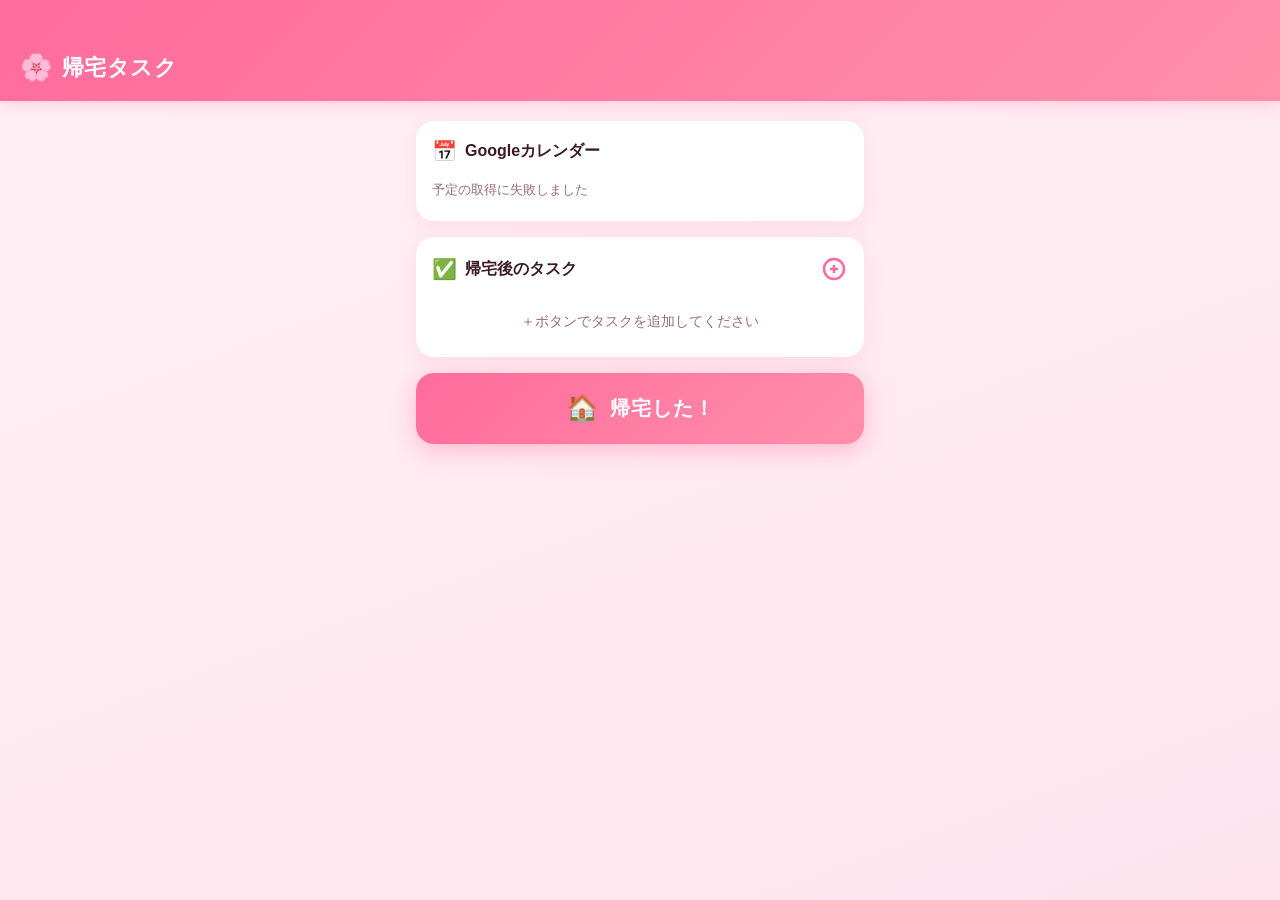
==== index.html @ 3c85d6f9 "Initial commit: 帰宅タスク PWA" ====
<!DOCTYPE html>
<html lang="ja">
<head>
  <meta charset="UTF-8">
  <meta name="viewport" content="width=device-width, initial-scale=1.0, viewport-fit=cover">
  <meta name="apple-mobile-web-app-capable" content="yes">
  <meta name="apple-mobile-web-app-status-bar-style" content="default">
  <meta name="apple-mobile-web-app-title" content="帰宅タスク">
  <meta name="theme-color" content="#FF6B9D">
  <title>🌸 帰宅タスク</title>
  <link rel="stylesheet" href="style.css?v=11">
  <link rel="manifest" href="manifest.json">
  <link rel="apple-touch-icon" href="icon-192.png">
</head>
<body>

  <header class="header">
    <div class="header-inner">
      <span class="header-icon">🌸</span>
      <h1 class="header-title">帰宅タスク</h1>
    </div>
  </header>

  <main class="main">

    <!-- カレンダー確認カード -->
    <section class="card" id="calendar-card">
      <div class="card-label">
        <span class="card-icon">📅</span>
        <span class="card-title">Googleカレンダー</span>
      </div>
      <p class="calendar-loading" id="calendar-loading">確認中...</p>
      <ul class="event-list" id="event-list"></ul>
    </section>

    <!-- 帰宅バナー -->
    <div class="arrive-banner" id="arrive-banner" hidden>
      <span class="arrive-banner-emoji">🎉</span>
      <span class="arrive-banner-text">おかえり！今日のタスクを確認しよう</span>
    </div>

    <!-- タスクリスト -->
    <section class="card">
      <div class="card-label">
        <span class="card-icon">✅</span>
        <span class="card-title">帰宅後のタスク</span>
        <button class="add-btn" id="add-task-btn" aria-label="タスクを追加">
          <svg viewBox="0 0 24 24" fill="none" stroke="currentColor" stroke-width="2.5">
            <circle cx="12" cy="12" r="10"/>
            <line x1="12" y1="8" x2="12" y2="16"/>
            <line x1="8" y1="12" x2="16" y2="12"/>
          </svg>
        </button>
      </div>
      <ul class="task-list" id="task-list"></ul>
      <p class="task-empty" id="task-empty" hidden>＋ボタンでタスクを追加してください</p>
    </section>

    <!-- 帰宅ボタン -->
    <button class="arrive-btn" id="arrive-btn">
      <span class="arrive-icon">🏠</span>
      <span class="arrive-text">帰宅した！</span>
    </button>

  </main>

  <!-- タスク追加シート -->
  <div class="sheet-overlay" id="add-sheet" hidden>
    <div class="sheet">
      <div class="sheet-handle"></div>
      <h3 class="sheet-title">タスクを追加</h3>
      <input class="sheet-input" id="new-task-input" type="text"
             placeholder="例: お風呂掃除" maxlength="40">
      <div class="sheet-btns">
        <button class="sheet-cancel" id="sheet-cancel">キャンセル</button>
        <button class="sheet-save" id="sheet-save">追加する</button>
      </div>
    </div>
  </div>

  <script src="app.js"></script>
  <script>
    if ('serviceWorker' in navigator) {
      navigator.serviceWorker.register('/sw.js');
    }
  </script>
</body>
</html>
---- style.css ----
/* ===== リセット & 基本 ===== */
*, *::before, *::after { box-sizing: border-box; margin: 0; padding: 0; }

:root {
  --pink:       #FF6B9D;
  --pink-light: #FFB3CC;
  --pink-pale:  #FFE4EE;
  --bg:         #FFF0F5;
  --card:       #FFFFFF;
  --text:       #3D1A24;
  --text-sub:   #9B6B7A;
  --radius:     18px;
  --radius-sm:  12px;
  --shadow:     0 4px 20px rgba(255,107,157,0.13);
}

html { height: 100%; }

body {
  min-height: 100%;
  background: linear-gradient(160deg, #FFF0F5 0%, #FFE4EE 100%);
  font-family: -apple-system, 'Helvetica Neue', Arial, sans-serif;
  color: var(--text);
  padding-bottom: env(safe-area-inset-bottom);
  -webkit-font-smoothing: antialiased;
}

/* ===== ヘッダー ===== */
.header {
  background: linear-gradient(135deg, #FF6B9D, #FF8FAB);
  padding: 52px 20px 18px;
  padding-top: calc(52px + env(safe-area-inset-top));
  box-shadow: 0 2px 16px rgba(255,107,157,0.3);
}

.header-inner { display: flex; align-items: center; gap: 10px; }
.header-icon  { font-size: 26px; }

.header-title {
  font-size: 22px;
  font-weight: 700;
  color: #fff;
  letter-spacing: 0.02em;
}

/* ===== メイン ===== */
.main {
  padding: 20px 16px 32px;
  display: flex;
  flex-direction: column;
  gap: 16px;
  max-width: 480px;
  margin: 0 auto;
}

/* ===== カード ===== */
.card {
  background: var(--card);
  border-radius: var(--radius);
  padding: 18px 16px;
  box-shadow: var(--shadow);
}

.card-label {
  display: flex;
  align-items: center;
  gap: 8px;
  margin-bottom: 14px;
}

.card-icon  { font-size: 20px; }

.card-title {
  font-size: 16px;
  font-weight: 700;
  color: var(--text);
  flex: 1;
}

.card-hint {
  font-size: 12px;
  color: var(--text-sub);
  margin-top: 8px;
}

/* ===== iCal設定 ===== */
.ical-input {
  width: 100%;
  padding: 12px 14px;
  font-size: 13px;
  border: 2px solid var(--pink-light);
  border-radius: var(--radius-sm);
  outline: none;
  color: var(--text);
  margin-bottom: 10px;
  transition: border-color .2s;
  word-break: break-all;
}
.ical-input:focus { border-color: var(--pink); }

.pink-save-btn {
  width: 100%;
  padding: 13px;
  background: linear-gradient(135deg, #FF6B9D, #FF8FAB);
  color: #fff;
  font-size: 15px;
  font-weight: 700;
  border: none;
  border-radius: var(--radius-sm);
  cursor: pointer;
  margin-bottom: 12px;
}

.ical-help {
  font-size: 12px;
  color: var(--text-sub);
  line-height: 1.6;
  background: var(--pink-pale);
  padding: 10px 12px;
  border-radius: var(--radius-sm);
}

.edit-btn {
  background: none;
  border: none;
  font-size: 16px;
  cursor: pointer;
  padding: 2px 6px;
  border-radius: 8px;
  transition: background .15s;
}
.edit-btn:active { background: var(--pink-pale); }

/* ===== Googleサインインボタン（不使用・削除可） ===== */
.google-btn {
  display: flex;
  align-items: center;
  gap: 10px;
  padding: 12px 20px;
  background: white;
  border: 2px solid #FFB3CC;
  border-radius: var(--radius-sm);
  font-size: 15px;
  font-weight: 600;
  color: var(--text);
  cursor: pointer;
  width: 100%;
  justify-content: center;
  transition: background .15s, border-color .15s;
}
.google-btn:active { background: var(--pink-pale); border-color: var(--pink); }

.user-row {
  display: flex;
  align-items: center;
  gap: 10px;
  margin-bottom: 12px;
}
.user-avatar {
  width: 36px;
  height: 36px;
  border-radius: 50%;
  background: var(--pink-pale);
  display: flex;
  align-items: center;
  justify-content: center;
  font-size: 18px;
  flex-shrink: 0;
  overflow: hidden;
}
.user-name  { font-size: 14px; font-weight: 700; color: var(--text); }
.user-email { font-size: 12px; color: var(--text-sub); }

.signout-btn {
  margin-left: auto;
  padding: 6px 12px;
  background: none;
  border: 1px solid #ddd;
  border-radius: 20px;
  font-size: 12px;
  color: var(--text-sub);
  cursor: pointer;
  flex-shrink: 0;
}

.calendar-status {
  display: flex;
  align-items: center;
  gap: 8px;
  padding: 10px 12px;
  background: var(--pink-pale);
  border-radius: var(--radius-sm);
  font-size: 14px;
  font-weight: 600;
  color: var(--text);
}

.calendar-loading {
  font-size: 13px;
  color: var(--text-sub);
  padding: 4px 0;
}

.event-list {
  list-style: none;
  margin: 8px 0 0;
  display: flex;
  flex-direction: column;
  gap: 4px;
}
.event-list:empty { display: none; }
.event-item {
  display: flex;
  align-items: center;
  gap: 8px;
  padding: 6px 10px;
  background: white;
  border-radius: 8px;
  border-left: 3px solid var(--pink-light);
  font-size: 13px;
  color: var(--text);
}
.event-time {
  font-size: 12px;
  color: var(--text-sub);
  white-space: nowrap;
  min-width: 72px;
}

.override-row {
  display: flex;
  align-items: center;
  justify-content: space-between;
  margin-top: 12px;
  padding-top: 12px;
  border-top: 1px solid #f0e0e6;
}
.override-label {
  font-size: 13px;
  color: var(--text-sub);
}

/* ===== トグル ===== */
.toggle-row {
  display: flex;
  align-items: center;
  justify-content: space-between;
}

.toggle-text {
  font-size: 15px;
  font-weight: 600;
  color: var(--text-sub);
  transition: color .2s;
}

.toggle-text.on { color: var(--pink); }

.toggle {
  position: relative;
  display: inline-block;
  width: 52px;
  height: 30px;
}

.toggle input { opacity: 0; width: 0; height: 0; }

.toggle-slider {
  position: absolute;
  inset: 0;
  background: #ddd;
  border-radius: 30px;
  transition: background .25s;
  cursor: pointer;
}

.toggle-slider::before {
  content: '';
  position: absolute;
  width: 24px;
  height: 24px;
  left: 3px;
  top: 3px;
  background: #fff;
  border-radius: 50%;
  box-shadow: 0 1px 4px rgba(0,0,0,.2);
  transition: transform .25s;
}

.toggle input:checked + .toggle-slider { background: var(--pink); }
.toggle input:checked + .toggle-slider::before { transform: translateX(22px); }

/* ===== 帰宅バナー ===== */
.arrive-banner {
  display: flex;
  align-items: center;
  gap: 10px;
  padding: 14px 18px;
  background: linear-gradient(135deg, #FF6B9D, #FF8FAB);
  border-radius: var(--radius);
  box-shadow: 0 4px 16px rgba(255,107,157,.3);
  animation: slideIn .3s ease;
}

.arrive-banner-emoji { font-size: 24px; }

.arrive-banner-text {
  font-size: 15px;
  font-weight: 700;
  color: #fff;
}

/* ===== タスクリスト ===== */
.add-btn {
  background: none;
  border: none;
  cursor: pointer;
  color: var(--pink);
  width: 28px;
  height: 28px;
  padding: 2px;
  border-radius: 50%;
  transition: transform .15s, background .15s;
}

.add-btn:active { transform: scale(.88); background: var(--pink-pale); }
.add-btn svg    { width: 100%; height: 100%; }

.task-list { list-style: none; display: flex; flex-direction: column; gap: 8px; }

.task-item {
  display: flex;
  align-items: center;
  gap: 12px;
  padding: 13px 12px;
  background: #FFF7FA;
  border-radius: var(--radius-sm);
  border: 1px solid rgba(255,179,204,.4);
  animation: slideIn .2s ease;
  transition: background .2s;
}

/* 帰宅後にタスクを目立たせる */
.task-item.arrived {
  background: var(--pink-pale);
  border-color: rgba(255,107,157,.35);
}

.task-item.done {
  background: #f5f5f5;
  border-color: #eee;
  opacity: .65;
}

@keyframes slideIn {
  from { opacity: 0; transform: translateY(-6px); }
  to   { opacity: 1; transform: translateY(0); }
}

/* チェックボタン：帰宅前は有効/無効トグル、帰宅後は完了チェック */
.task-check {
  width: 28px;
  height: 28px;
  border-radius: 50%;
  border: 2px solid var(--pink-light);
  background: none;
  cursor: pointer;
  display: flex;
  align-items: center;
  justify-content: center;
  flex-shrink: 0;
  font-size: 14px;
  font-weight: 700;
  color: transparent;
  transition: background .2s, border-color .2s, color .2s;
  -webkit-tap-highlight-color: transparent;
}

/* 帰宅前: 有効状態（ベルオン） */
.task-check.enabled {
  background: var(--pink);
  border-color: var(--pink);
  color: #fff;
}

/* 帰宅後: 完了状態 */
.task-check.done-check {
  background: #bbb;
  border-color: #bbb;
  color: #fff;
}

.task-name {
  flex: 1;
  font-size: 15px;
  color: var(--text);
  transition: color .2s;
}

.task-name.muted { color: var(--text-sub); opacity: .6; }

.task-done-line { text-decoration: line-through; }

.task-badge {
  font-size: 13px;
  opacity: .55;
}

.task-delete {
  background: none;
  border: none;
  cursor: pointer;
  color: #ccc;
  font-size: 18px;
  line-height: 1;
  padding: 4px;
  border-radius: 50%;
  transition: color .15s, background .15s;
  -webkit-tap-highlight-color: transparent;
}

.task-delete:active { color: #ff4d6d; background: #ffe4e8; }

.task-empty {
  text-align: center;
  color: var(--text-sub);
  font-size: 14px;
  padding: 16px 0 8px;
}

/* ===== 帰宅ボタン ===== */
.arrive-btn {
  display: flex;
  align-items: center;
  justify-content: center;
  gap: 12px;
  width: 100%;
  padding: 20px;
  background: linear-gradient(135deg, #FF6B9D, #FF8FAB);
  color: #fff;
  font-size: 20px;
  font-weight: 700;
  border: none;
  border-radius: var(--radius);
  cursor: pointer;
  box-shadow: 0 6px 24px rgba(255,107,157,.4);
  transition: transform .15s, box-shadow .15s, background .3s;
  letter-spacing: .04em;
  -webkit-tap-highlight-color: transparent;
}

.arrive-btn:active { transform: scale(.96); box-shadow: 0 3px 12px rgba(255,107,157,.3); }

.arrive-btn.arrived {
  background: linear-gradient(135deg, #aaa, #bbb);
  box-shadow: none;
}

.arrive-icon { font-size: 26px; }

/* ===== 追加シート ===== */
.sheet-overlay {
  position: fixed;
  inset: 0;
  background: rgba(61,26,36,.35);
  backdrop-filter: blur(3px);
  -webkit-backdrop-filter: blur(3px);
  display: flex;
  align-items: flex-end;
  justify-content: center;
  z-index: 200;
  animation: fadeIn .15s ease;
}

@keyframes fadeIn { from { opacity: 0; } to { opacity: 1; } }

.sheet {
  background: var(--card);
  border-radius: var(--radius) var(--radius) 0 0;
  padding: 12px 20px calc(28px + env(safe-area-inset-bottom));
  width: 100%;
  max-width: 480px;
  animation: slideUp .2s ease;
}

@keyframes slideUp {
  from { transform: translateY(30px); opacity: 0; }
  to   { transform: translateY(0);    opacity: 1; }
}

.sheet-handle {
  width: 36px;
  height: 4px;
  background: #ddd;
  border-radius: 2px;
  margin: 0 auto 18px;
}

.sheet-title {
  font-size: 17px;
  font-weight: 700;
  color: var(--text);
  margin-bottom: 14px;
}

.sheet-input {
  width: 100%;
  padding: 14px 16px;
  font-size: 16px;
  border: 2px solid var(--pink-light);
  border-radius: var(--radius-sm);
  outline: none;
  color: var(--text);
  background: #fff;
  margin-bottom: 16px;
  transition: border-color .2s;
}

.sheet-input:focus { border-color: var(--pink); }

.sheet-btns { display: flex; gap: 10px; }

.sheet-cancel {
  flex: 1;
  padding: 14px;
  border: 2px solid var(--pink-light);
  border-radius: var(--radius-sm);
  background: none;
  color: var(--text-sub);
  font-size: 16px;
  font-weight: 600;
  cursor: pointer;
}

.sheet-save {
  flex: 2;
  padding: 14px;
  background: linear-gradient(135deg, #FF6B9D, #FF8FAB);
  color: #fff;
  font-size: 16px;
  font-weight: 700;
  border: none;
  border-radius: var(--radius-sm);
  cursor: pointer;
}

/* ===== トースト ===== */
.toast {
  position: fixed;
  bottom: calc(20px + env(safe-area-inset-bottom));
  left: 50%;
  transform: translateX(-50%);
  background: rgba(61,26,36,.85);
  color: #fff;
  padding: 12px 22px;
  border-radius: 30px;
  font-size: 14px;
  font-weight: 600;
  z-index: 999;
  white-space: nowrap;
  animation: fadeIn .2s ease;
}

[hidden] { display: none !important; }
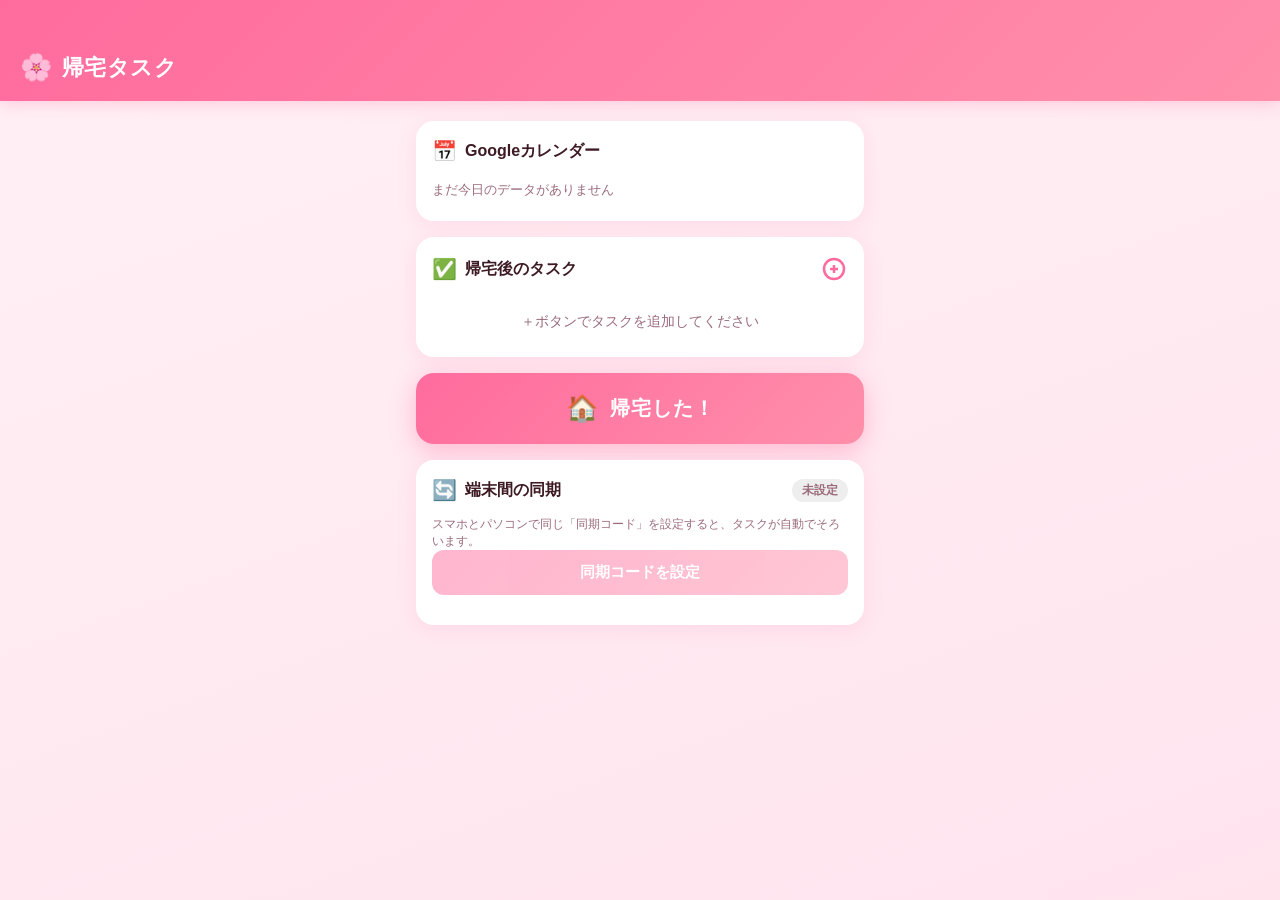
==== commit 1a2a9527: "feat: 端末間のクラウド同期（Firebase Firestore）を追加 スマホとパソコンで同じ「同期コード」を設定すると、タスク・帰宅状態・ 完了状態を Firestore 経由でリアルタイム" ====
--- a/index.html
+++ b/index.html
@@ -8,7 +8,7 @@
   <meta name="apple-mobile-web-app-title" content="帰宅タスク">
   <meta name="theme-color" content="#FF6B9D">
   <title>🌸 帰宅タスク</title>
-  <link rel="stylesheet" href="style.css?v=11">
+  <link rel="stylesheet" href="style.css?v=12">
   <link rel="manifest" href="manifest.json">
   <link rel="apple-touch-icon" href="icon-192.png">
 </head>
@@ -62,6 +62,17 @@
       <span class="arrive-text">帰宅した！</span>
     </button>
 
+    <!-- 端末間の同期 -->
+    <section class="card sync-card">
+      <div class="card-label">
+        <span class="card-icon">🔄</span>
+        <span class="card-title">端末間の同期</span>
+        <span class="sync-badge" id="sync-status" data-state="オフ">オフ</span>
+      </div>
+      <p class="card-hint">スマホとパソコンで同じ「同期コード」を設定すると、タスクが自動でそろいます。</p>
+      <button class="pink-save-btn sync-open-btn" id="sync-open-btn">同期コードを設定</button>
+    </section>
+
   </main>
 
   <!-- タスク追加シート -->
@@ -78,7 +89,28 @@
     </div>
   </div>
 
+  <!-- 同期コード設定シート -->
+  <div class="sheet-overlay" id="sync-sheet" hidden>
+    <div class="sheet">
+      <div class="sheet-handle"></div>
+      <h3 class="sheet-title">同期コードを設定</h3>
+      <p class="card-hint" style="margin:0 0 12px">
+        両方の端末で<b>同じコード</b>を入力してください。片方で「作成」して、もう片方に同じコードを入れるだけでOKです。
+      </p>
+      <input class="sheet-input" id="sync-code-input" type="text"
+             placeholder="例: ABC123" maxlength="24"
+             autocapitalize="characters" autocomplete="off" spellcheck="false">
+      <button class="pink-save-btn" id="sync-gen-btn" style="margin-bottom:16px">ランダムなコードを作成</button>
+      <div class="sheet-btns">
+        <button class="sheet-cancel" id="sync-cancel">キャンセル</button>
+        <button class="sheet-save" id="sync-save">この端末で使う</button>
+      </div>
+      <button class="sync-off-btn" id="sync-off" hidden>同期をやめる</button>
+    </div>
+  </div>
+
   <script src="app.js"></script>
+  <script type="module" src="sync.js"></script>
   <script>
     if ('serviceWorker' in navigator) {
       navigator.serviceWorker.register('/sw.js');
--- a/style.css
+++ b/style.css
@@ -544,6 +544,36 @@
   cursor: pointer;
 }
 
+/* ===== 端末間の同期 ===== */
+.sync-badge {
+  font-size: 12px;
+  font-weight: 700;
+  padding: 3px 10px;
+  border-radius: 20px;
+  background: #eee;
+  color: var(--text-sub);
+  white-space: nowrap;
+}
+.sync-badge[data-state="同期中"] { background: var(--pink); color: #fff; }
+.sync-badge[data-state="接続中…"] { background: var(--pink-light); color: #fff; }
+.sync-badge[data-state="エラー"] { background: #ffd9df; color: #d6336c; }
+
+.pink-save-btn:disabled { opacity: .5; cursor: default; }
+
+.sync-off-btn {
+  width: 100%;
+  margin-top: 12px;
+  padding: 12px;
+  background: none;
+  border: none;
+  color: #d6336c;
+  font-size: 14px;
+  font-weight: 600;
+  cursor: pointer;
+  border-radius: var(--radius-sm);
+}
+.sync-off-btn:active { background: #ffe4e8; }
+
 /* ===== トースト ===== */
 .toast {
   position: fixed;
